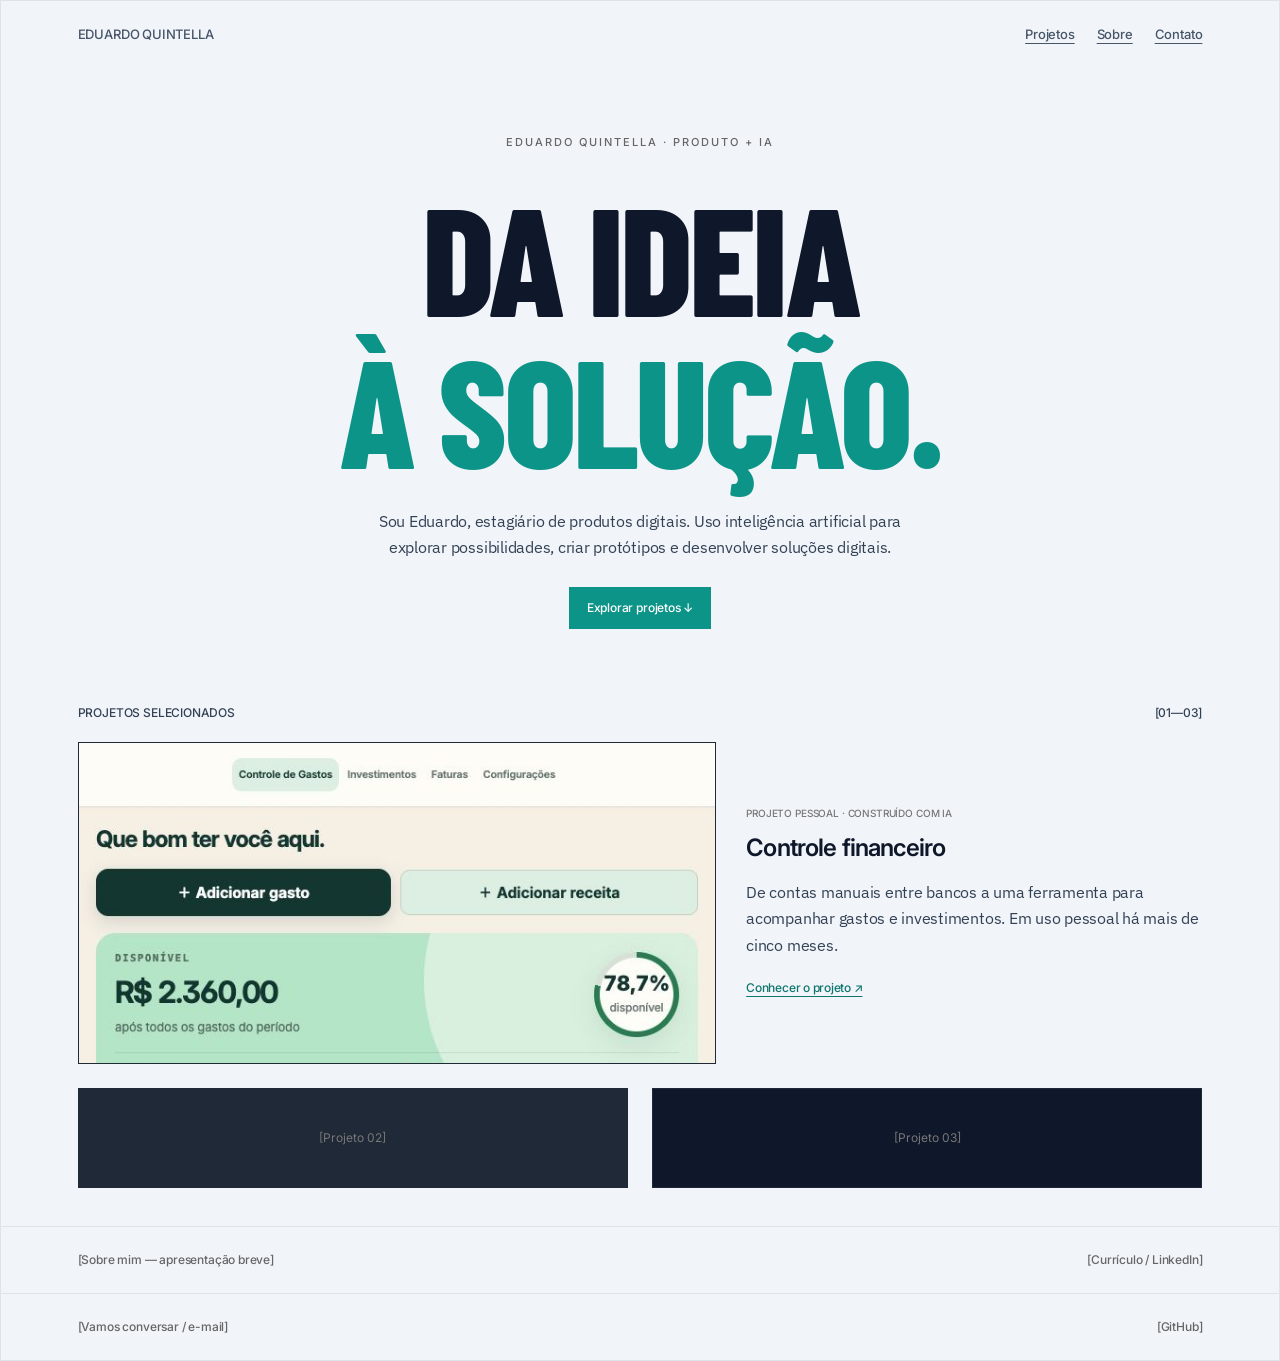
==== portfolio-primeiro-projeto/index.html @ 3098ab60 "Add files via upload" ====
<!doctype html>
<html lang="pt-BR">
<head>
<meta charset="UTF-8">
<meta name="viewport" content="width=device-width, initial-scale=1">
<title>Eduardo Quintella — Produto + IA</title>
<meta name="description" content="Prévia do portfólio de Eduardo Quintella. Produto e inteligência artificial.">
<link rel="stylesheet" href="https://fonts.googleapis.com/css2?family=Barlow+Condensed:wght@800&amp;family=IBM+Plex+Sans:wght@400;500&amp;family=Inter:wght@400;500;600&amp;display=swap">
<style>html{scroll-behavior:smooth}body{margin:0;background:#f1f5f9}*{box-sizing:border-box}#body-plexsans{max-width:1440px;margin:0 auto;border:0}a{touch-action:manipulation}@media(prefers-reduced-motion:reduce){html{scroll-behavior:auto}}</style>
<style>
#body-plexsans{font-family:'IBM Plex Sans',Arial,sans-serif;font-size:16px;font-weight:400;line-height:1.6;letter-spacing:-.015em;color:#1f2937!important;background:#f1f5f9}
#body-plexsans header,#body-plexsans nav,#body-plexsans .eyebrow,#body-plexsans .action,#body-plexsans .section-title,#body-plexsans .meta,#body-plexsans .rest{font-family:'Inter',Arial,sans-serif;letter-spacing:-.015em;font-size:13px;line-height:1.5;font-weight:500;color:#475569}
#body-plexsans h1{font-family:'Barlow Condensed',Arial,sans-serif!important;font-size:clamp(76px,15vw,152px)!important;line-height:1!important;font-weight:800!important;letter-spacing:-.025em!important;color:#0f172a!important;margin:24px auto 28px;max-width:100%;text-transform:uppercase}
#body-plexsans h1 span{color:#0d9488!important;font:inherit!important;display:block}
#body-plexsans .hero{padding:40px 5% 32px;min-height:550px}
#body-plexsans .intro,#body-plexsans .description{font-family:'IBM Plex Sans',Arial,sans-serif!important;font-size:16px!important;line-height:1.65!important;font-weight:400!important;letter-spacing:-.015em!important;color:#334155!important}
#body-plexsans .intro{max-width:565px;margin:0 auto 25px}
#body-plexsans h2{font-family:'Inter',Arial,sans-serif!important;font-size:24px!important;line-height:1.25!important;font-weight:600!important;letter-spacing:-.035em!important;color:#0f172a!important}
#body-plexsans .action{color:#fff!important;background:#0f766e;padding:12px 20px}
#body-plexsans .feature a{font-family:'Inter',Arial,sans-serif;font-size:14px;font-weight:500;color:#0f766e}
#body-plexsans .image{font-family:'Inter',Arial,sans-serif;font-size:13px;color:#cbd5e1;letter-spacing:0}
#body-plexsans .footnote{display:none}#body-plexsans .section-title{color:#334155}#body-plexsans .meta{font-size:12px;color:#475569}#body-plexsans .rest{font-size:14px;color:#334155}
@media(max-width:560px){#body-plexsans h1{font-size:clamp(64px,15vw,84px)!important}#body-plexsans .hero{min-height:500px;padding-top:36px}#body-plexsans .intro,#body-plexsans .description{font-size:16px!important}}


#body-plexsans{font-family:Arial,Helvetica,sans-serif;color:#0f172a;background:#f1f5f9;border:1px solid #dce3eb}#body-plexsans *{box-sizing:border-box}#body-plexsans header{display:flex;justify-content:space-between;gap:18px;flex-wrap:wrap;padding:24px 6%;font-size:13px}#body-plexsans nav{display:flex;gap:22px}#body-plexsans a{color:inherit;text-underline-offset:4px}#body-plexsans .hero{position:relative;isolation:isolate;overflow:hidden;padding:65px 6% 45px;text-align:center;background:#f1f5f9}#body-plexsans .field{position:absolute;inset:0;z-index:-1;background-image:radial-gradient(#94a3b8 0.9px,transparent 1px);background-size:24px 24px;opacity:var(--dots-opacity,0);transition:opacity 240ms ease;mask-image:radial-gradient(circle 100px at var(--x,50%) var(--y,45%),#000 0%,#000 35%,transparent 100%);-webkit-mask-image:radial-gradient(circle 100px at var(--x,50%) var(--y,45%),#000 0%,#000 35%,transparent 100%)}#body-plexsans .halo{position:absolute;width:340px;height:340px;left:var(--x,50%);top:var(--y,45%);transform:translate(-50%,-50%);border-radius:50%;background:radial-gradient(circle,#2dd4bf55,transparent 70%);z-index:-1;pointer-events:none}#body-plexsans .eyebrow{font-size:11px;letter-spacing:2px;text-transform:uppercase;color:#666}#body-plexsans h1{font-size:clamp(42px,8.5vw,88px);font-weight:900;letter-spacing:-.065em;line-height:.95;text-transform:uppercase;margin:30px auto 24px;max-width:900px}#body-plexsans h1 span{display:block;color:#0d9488}#body-plexsans .intro{font-size:14px;line-height:1.6;max-width:430px;margin:0 auto 26px;color:#666}#body-plexsans .action{display:inline-block;font-size:12px;padding:12px 18px;background:#0d9488;color:#fff;text-decoration:none}#body-plexsans .footnote{font-size:10px;color:#777;margin-top:35px;letter-spacing:1px}#body-plexsans .projects{padding:30px 6% 38px}#body-plexsans .section-title{display:flex;justify-content:space-between;gap:20px;margin-bottom:20px;font-size:12px}#body-plexsans .feature{display:grid;grid-template-columns:1.4fr 1fr;gap:30px;align-items:center}#body-plexsans .image{background:#111827;border:1px solid #1f2937;min-height:205px;display:flex;align-items:center;justify-content:center;color:#777;font-size:12px}#body-plexsans h2{font-size:23px;font-weight:500;margin:12px 0}#body-plexsans .description{font-size:13px;line-height:1.6;color:#666}#body-plexsans .meta{font-size:10px;color:#777}#body-plexsans .feature a{font-size:12px}#body-plexsans .next{display:grid;grid-template-columns:1fr 1fr;gap:24px;margin-top:24px}#body-plexsans .next .image{min-height:100px}#body-plexsans .rest{padding:24px 6%;border-top:1px solid #dce3eb;display:flex;justify-content:space-between;gap:20px;flex-wrap:wrap;font-size:12px;color:#666}@media(max-width:560px){#body-plexsans header{font-size:11px}#body-plexsans nav{gap:12px}#body-plexsans .hero{padding-top:50px}#body-plexsans h1{font-size:48px}#body-plexsans .feature{grid-template-columns:1fr;gap:14px}#body-plexsans .intro{font-size:13px}#body-plexsans .eyebrow{font-size:10px;letter-spacing:1px}}@media(prefers-reduced-motion:reduce){#body-plexsans .halo{display:none}}
#body-plexsans .demo{width:85%;max-width:300px;background:#090d16;border:1px solid #334155;border-radius:8px;text-align:left;overflow:hidden}#body-plexsans .demo-top{display:flex;gap:5px;padding:12px;border-bottom:1px solid #1f2937}#body-plexsans .demo-top span{width:6px;height:6px;background:#475569;border-radius:50%}#body-plexsans .demo-content{padding:18px}#body-plexsans .demo-line{height:6px;width:80%;background:#334155;margin-bottom:10px;border-radius:2px}#body-plexsans .demo-line.short{width:50%}#body-plexsans .demo-result{margin-top:20px;padding:15px;border-left:2px solid #2dd4bf;background:#0d94881c;color:#5eead4}#body-plexsans .action:hover{background:#0f766e}#body-plexsans a:focus-visible{outline:3px solid #0d9488;outline-offset:5px}#body-plexsans .next .image:first-child{background:#1f2937}#body-plexsans .next .image:last-child{background:#0f172a}
</style>
<style>
#body-plexsans .intro{max-width:820px;width:100%;margin:0 auto 26px;text-wrap:balance}
</style>
</head>
<body>
<div id="body-plexsans">

<header><span>EDUARDO QUINTELLA</span><nav><a href="#body-plexsans-projects">Projetos</a><a href="#body-plexsans-about">Sobre</a><a href="#body-plexsans-contact">Contato</a></nav></header>
<section class="hero" aria-label="Teste de composição da abertura">
<div class="field" aria-hidden="true"></div>
<div class="eyebrow">Eduardo Quintella · Produto + IA</div>
<h1>DA IDEIA<span>À SOLUÇÃO.</span></h1>
<p class="intro">Sou Eduardo, estagiário de produtos digitais. Uso inteligência artificial para explorar possibilidades, criar protótipos e desenvolver soluções digitais.</p>
<a class="action" href="#body-plexsans-projects">Explorar projetos ↓</a>
<div class="footnote"></div>
</section>
<section class="projects" id="body-plexsans-projects"><div class="section-title"><span>PROJETOS SELECIONADOS</span><span>[01—03]</span></div><article class="feature"><div class="image"><img src="assets/financeiro-gastos.jpg" alt="Controle financeiro com dados fictícios: saldo e gastos por categoria" style="width:100%;height:320px;object-fit:cover;object-position:top"></div><div><div class="meta">PROJETO PESSOAL · CONSTRUÍDO COM IA</div><h2>Controle financeiro</h2><p class="description">De contas manuais entre bancos a uma ferramenta para acompanhar gastos e investimentos. Em uso pessoal há mais de cinco meses.</p><a href="controle-financeiro.html">Conhecer o projeto ↗</a></div></article><div class="next"><div class="image">[Projeto 02]</div><div class="image">[Projeto 03]</div></div></section>
<div class="rest" id="body-plexsans-about"><span>[Sobre mim — apresentação breve]</span><span>[Currículo / LinkedIn]</span></div><div class="rest" id="body-plexsans-contact"><span>[Vamos conversar / e-mail]</span><span>[GitHub]</span></div>
<script>
(()=>{const root=document.getElementById('body-plexsans');const hero=root.querySelector('.hero');const reduced=window.matchMedia('(prefers-reduced-motion: reduce)');let tx=50,ty=45,x=50,y=45,frame=0;function draw(){x+=(tx-x)*.09;y+=(ty-y)*.09;hero.style.setProperty('--x',x+'%');hero.style.setProperty('--y',y+'%');if(Math.abs(tx-x)+Math.abs(ty-y)>.05){frame=requestAnimationFrame(draw);}else{frame=0;}}hero.addEventListener('pointermove',e=>{if(reduced.matches||e.pointerType==='touch')return;hero.style.setProperty('--dots-opacity','.40');const b=hero.getBoundingClientRect();tx=(e.clientX-b.left)/b.width*100;ty=(e.clientY-b.top)/b.height*100;if(!frame)frame=requestAnimationFrame(draw);});hero.addEventListener('pointerleave',()=>{hero.style.setProperty('--dots-opacity','0');if(frame){cancelAnimationFrame(frame);frame=0;}});})();
</script>
</div>

</body>
</html>
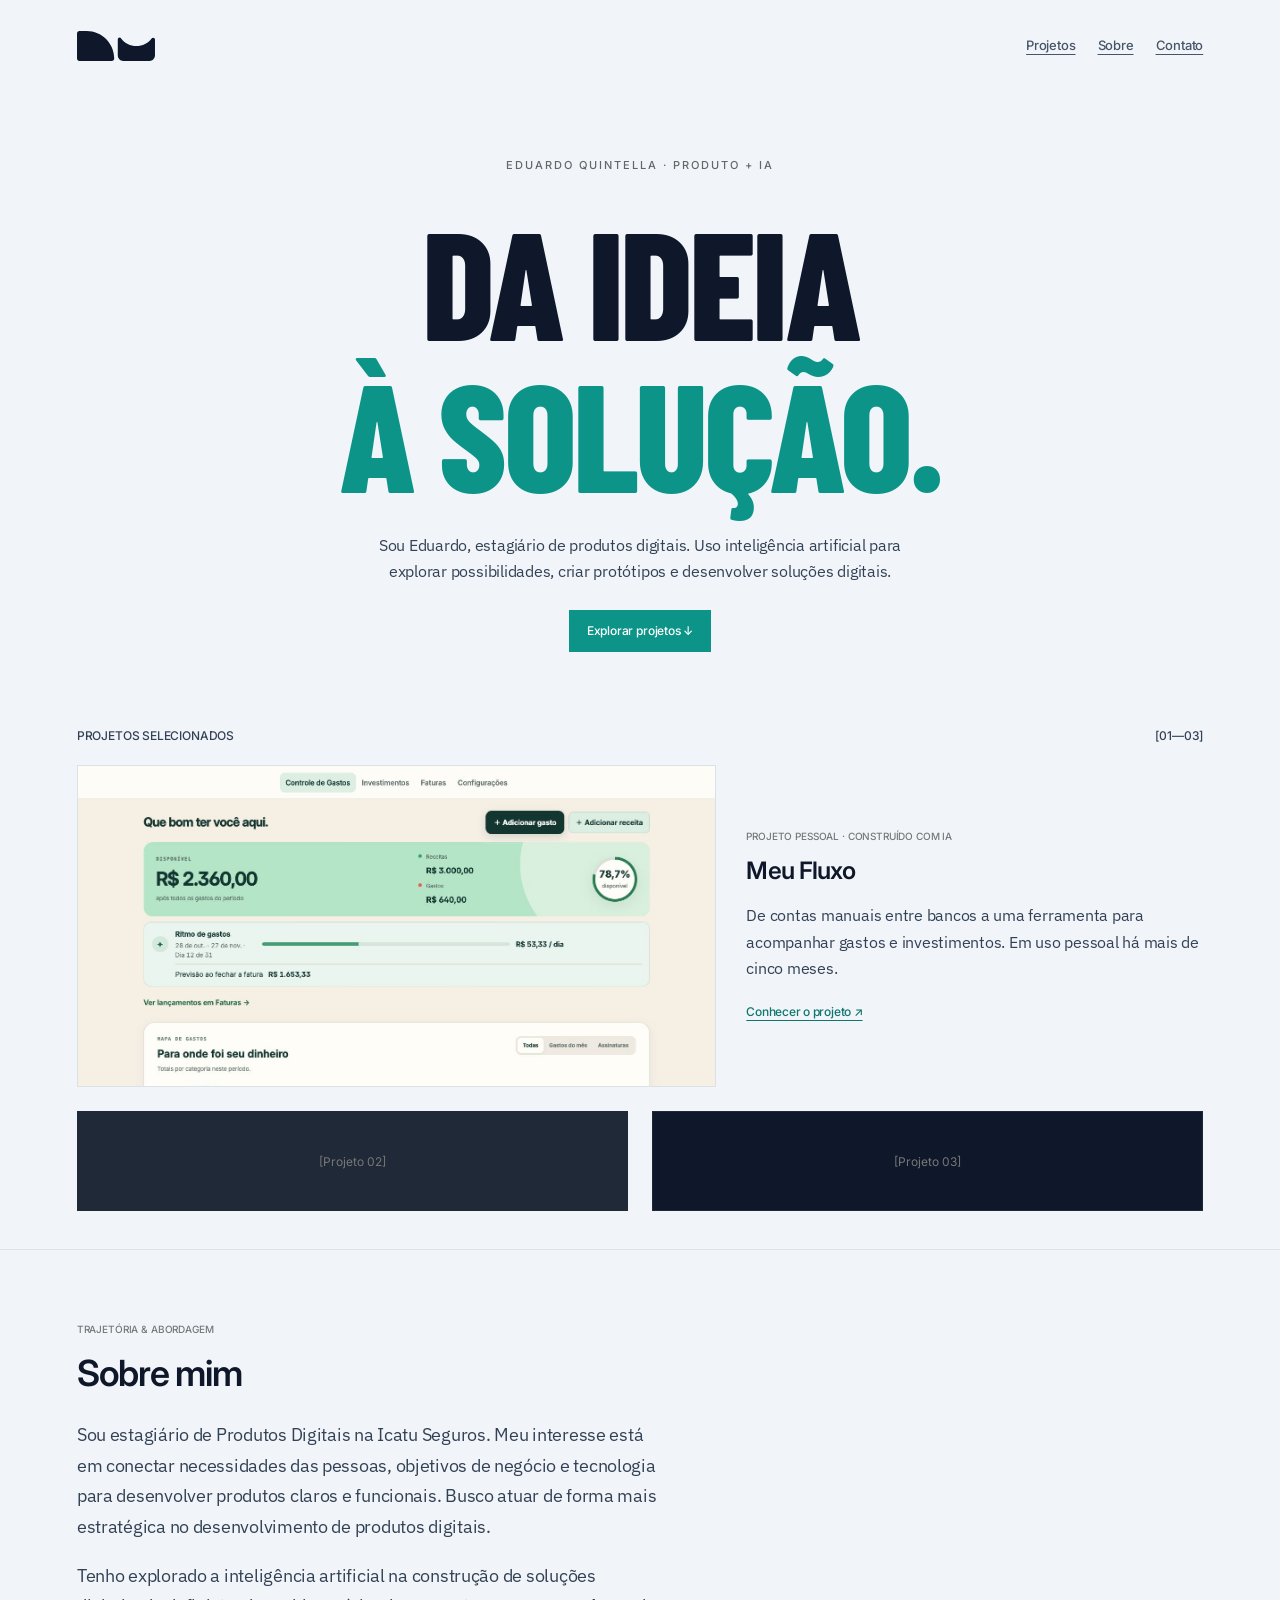
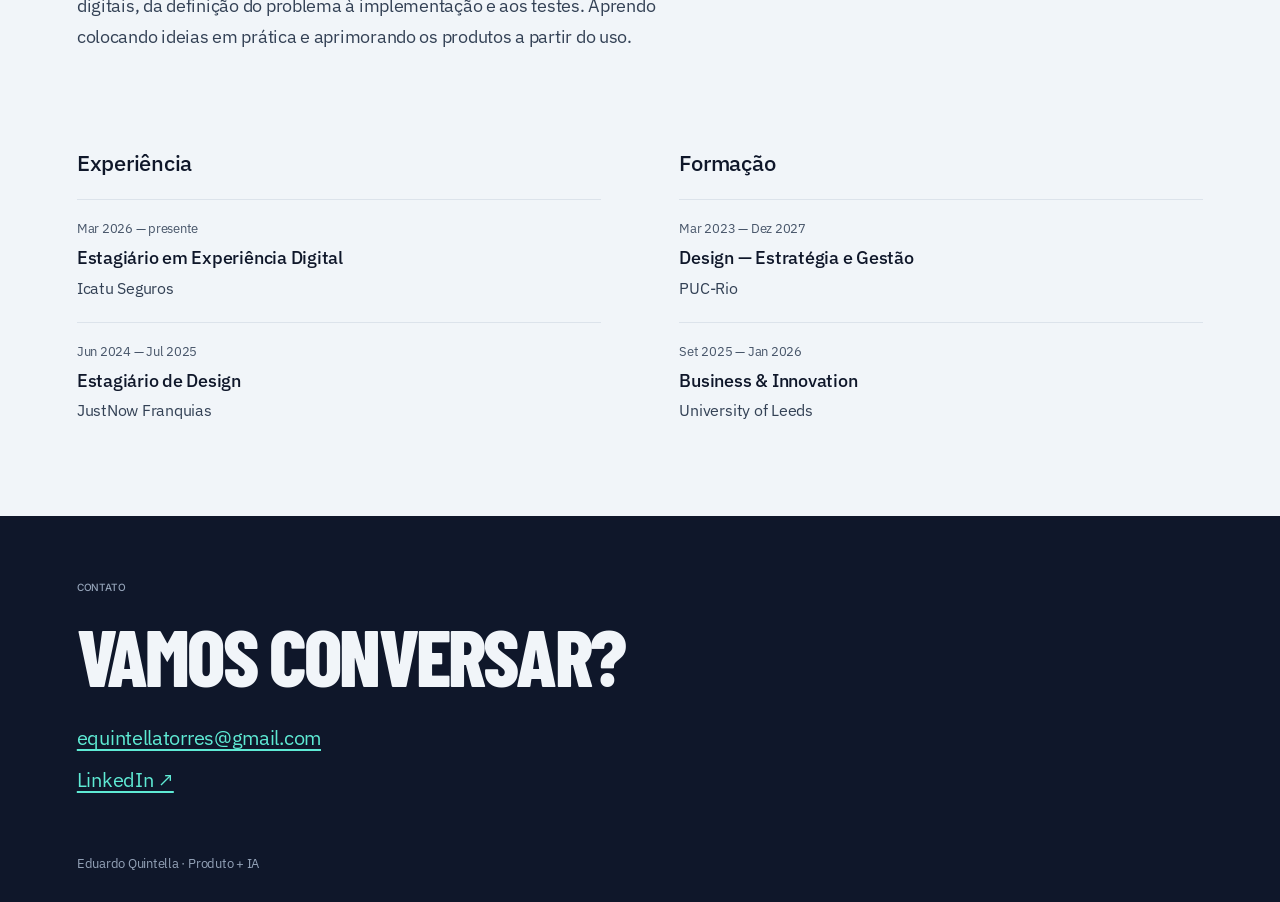
==== commit 17a91a01: "Add files via upload" ====
--- a/portfolio-primeiro-projeto/index.html
+++ b/portfolio-primeiro-projeto/index.html
@@ -6,7 +6,7 @@
 <title>Eduardo Quintella — Produto + IA</title>
 <meta name="description" content="Prévia do portfólio de Eduardo Quintella. Produto e inteligência artificial.">
 <link rel="stylesheet" href="https://fonts.googleapis.com/css2?family=Barlow+Condensed:wght@800&amp;family=IBM+Plex+Sans:wght@400;500&amp;family=Inter:wght@400;500;600&amp;display=swap">
-<style>html{scroll-behavior:smooth}body{margin:0;background:#f1f5f9}*{box-sizing:border-box}#body-plexsans{max-width:1440px;margin:0 auto;border:0}a{touch-action:manipulation}@media(prefers-reduced-motion:reduce){html{scroll-behavior:auto}}</style>
+<style>html{scroll-behavior:smooth}body{margin:0;background:#f1f5f9}*{box-sizing:border-box}#body-plexsans{width:100%;max-width:none;margin:0;border:0}a{touch-action:manipulation}@media(prefers-reduced-motion:reduce){html{scroll-behavior:auto}}</style>
 <style>
 #body-plexsans{font-family:'IBM Plex Sans',Arial,sans-serif;font-size:16px;font-weight:400;line-height:1.6;letter-spacing:-.015em;color:#1f2937!important;background:#f1f5f9}
 #body-plexsans header,#body-plexsans nav,#body-plexsans .eyebrow,#body-plexsans .action,#body-plexsans .section-title,#body-plexsans .meta,#body-plexsans .rest{font-family:'Inter',Arial,sans-serif;letter-spacing:-.015em;font-size:13px;line-height:1.5;font-weight:500;color:#475569}
@@ -23,17 +23,17 @@
 @media(max-width:560px){#body-plexsans h1{font-size:clamp(64px,15vw,84px)!important}#body-plexsans .hero{min-height:500px;padding-top:36px}#body-plexsans .intro,#body-plexsans .description{font-size:16px!important}}
 
 
-#body-plexsans{font-family:Arial,Helvetica,sans-serif;color:#0f172a;background:#f1f5f9;border:1px solid #dce3eb}#body-plexsans *{box-sizing:border-box}#body-plexsans header{display:flex;justify-content:space-between;gap:18px;flex-wrap:wrap;padding:24px 6%;font-size:13px}#body-plexsans nav{display:flex;gap:22px}#body-plexsans a{color:inherit;text-underline-offset:4px}#body-plexsans .hero{position:relative;isolation:isolate;overflow:hidden;padding:65px 6% 45px;text-align:center;background:#f1f5f9}#body-plexsans .field{position:absolute;inset:0;z-index:-1;background-image:radial-gradient(#94a3b8 0.9px,transparent 1px);background-size:24px 24px;opacity:var(--dots-opacity,0);transition:opacity 240ms ease;mask-image:radial-gradient(circle 100px at var(--x,50%) var(--y,45%),#000 0%,#000 35%,transparent 100%);-webkit-mask-image:radial-gradient(circle 100px at var(--x,50%) var(--y,45%),#000 0%,#000 35%,transparent 100%)}#body-plexsans .halo{position:absolute;width:340px;height:340px;left:var(--x,50%);top:var(--y,45%);transform:translate(-50%,-50%);border-radius:50%;background:radial-gradient(circle,#2dd4bf55,transparent 70%);z-index:-1;pointer-events:none}#body-plexsans .eyebrow{font-size:11px;letter-spacing:2px;text-transform:uppercase;color:#666}#body-plexsans h1{font-size:clamp(42px,8.5vw,88px);font-weight:900;letter-spacing:-.065em;line-height:.95;text-transform:uppercase;margin:30px auto 24px;max-width:900px}#body-plexsans h1 span{display:block;color:#0d9488}#body-plexsans .intro{font-size:14px;line-height:1.6;max-width:430px;margin:0 auto 26px;color:#666}#body-plexsans .action{display:inline-block;font-size:12px;padding:12px 18px;background:#0d9488;color:#fff;text-decoration:none}#body-plexsans .footnote{font-size:10px;color:#777;margin-top:35px;letter-spacing:1px}#body-plexsans .projects{padding:30px 6% 38px}#body-plexsans .section-title{display:flex;justify-content:space-between;gap:20px;margin-bottom:20px;font-size:12px}#body-plexsans .feature{display:grid;grid-template-columns:1.4fr 1fr;gap:30px;align-items:center}#body-plexsans .image{background:#111827;border:1px solid #1f2937;min-height:205px;display:flex;align-items:center;justify-content:center;color:#777;font-size:12px}#body-plexsans h2{font-size:23px;font-weight:500;margin:12px 0}#body-plexsans .description{font-size:13px;line-height:1.6;color:#666}#body-plexsans .meta{font-size:10px;color:#777}#body-plexsans .feature a{font-size:12px}#body-plexsans .next{display:grid;grid-template-columns:1fr 1fr;gap:24px;margin-top:24px}#body-plexsans .next .image{min-height:100px}#body-plexsans .rest{padding:24px 6%;border-top:1px solid #dce3eb;display:flex;justify-content:space-between;gap:20px;flex-wrap:wrap;font-size:12px;color:#666}@media(max-width:560px){#body-plexsans header{font-size:11px}#body-plexsans nav{gap:12px}#body-plexsans .hero{padding-top:50px}#body-plexsans h1{font-size:48px}#body-plexsans .feature{grid-template-columns:1fr;gap:14px}#body-plexsans .intro{font-size:13px}#body-plexsans .eyebrow{font-size:10px;letter-spacing:1px}}@media(prefers-reduced-motion:reduce){#body-plexsans .halo{display:none}}
+#body-plexsans{font-family:Arial,Helvetica,sans-serif;color:#0f172a;background:#f1f5f9;border:0}#body-plexsans *{box-sizing:border-box}#body-plexsans header{display:flex;justify-content:space-between;gap:18px;flex-wrap:wrap;padding:24px 6%;font-size:13px}#body-plexsans nav{display:flex;gap:22px}#body-plexsans a{color:inherit;text-underline-offset:4px}#body-plexsans .hero{position:relative;isolation:isolate;overflow:hidden;padding:65px 6% 45px;text-align:center;background:#f1f5f9}#body-plexsans .field{position:absolute;inset:0;z-index:-1;background-image:radial-gradient(#94a3b8 0.9px,transparent 1px);background-size:24px 24px;opacity:var(--dots-opacity,0);transition:opacity 240ms ease;mask-image:radial-gradient(circle 100px at var(--x,50%) var(--y,45%),#000 0%,#000 35%,transparent 100%);-webkit-mask-image:radial-gradient(circle 100px at var(--x,50%) var(--y,45%),#000 0%,#000 35%,transparent 100%)}#body-plexsans .halo{position:absolute;width:340px;height:340px;left:var(--x,50%);top:var(--y,45%);transform:translate(-50%,-50%);border-radius:50%;background:radial-gradient(circle,#2dd4bf55,transparent 70%);z-index:-1;pointer-events:none}#body-plexsans .eyebrow{font-size:11px;letter-spacing:2px;text-transform:uppercase;color:#666}#body-plexsans h1{font-size:clamp(42px,8.5vw,88px);font-weight:900;letter-spacing:-.065em;line-height:.95;text-transform:uppercase;margin:30px auto 24px;max-width:900px}#body-plexsans h1 span{display:block;color:#0d9488}#body-plexsans .intro{font-size:14px;line-height:1.6;max-width:430px;margin:0 auto 26px;color:#666}#body-plexsans .action{display:inline-block;font-size:12px;padding:12px 18px;background:#0d9488;color:#fff;text-decoration:none}#body-plexsans .footnote{font-size:10px;color:#777;margin-top:35px;letter-spacing:1px}#body-plexsans .projects{padding:30px 6% 38px}#body-plexsans .section-title{display:flex;justify-content:space-between;gap:20px;margin-bottom:20px;font-size:12px}#body-plexsans .feature{display:grid;grid-template-columns:1.4fr 1fr;gap:30px;align-items:center}#body-plexsans .image{background:#111827;border:1px solid #1f2937;min-height:205px;display:flex;align-items:center;justify-content:center;color:#777;font-size:12px}#body-plexsans h2{font-size:23px;font-weight:500;margin:12px 0}#body-plexsans .description{font-size:13px;line-height:1.6;color:#666}#body-plexsans .meta{font-size:10px;color:#777}#body-plexsans .feature a{font-size:12px}#body-plexsans .next{display:grid;grid-template-columns:1fr 1fr;gap:24px;margin-top:24px}#body-plexsans .next .image{min-height:100px}#body-plexsans .rest{padding:24px 6%;border-top:1px solid #dce3eb;display:flex;justify-content:space-between;gap:20px;flex-wrap:wrap;font-size:12px;color:#666}@media(max-width:560px){#body-plexsans header{font-size:11px}#body-plexsans nav{gap:12px}#body-plexsans .hero{padding-top:50px}#body-plexsans h1{font-size:48px}#body-plexsans .feature{grid-template-columns:1fr;gap:14px}#body-plexsans .intro{font-size:13px}#body-plexsans .eyebrow{font-size:10px;letter-spacing:1px}}@media(prefers-reduced-motion:reduce){#body-plexsans .halo{display:none}}
 #body-plexsans .demo{width:85%;max-width:300px;background:#090d16;border:1px solid #334155;border-radius:8px;text-align:left;overflow:hidden}#body-plexsans .demo-top{display:flex;gap:5px;padding:12px;border-bottom:1px solid #1f2937}#body-plexsans .demo-top span{width:6px;height:6px;background:#475569;border-radius:50%}#body-plexsans .demo-content{padding:18px}#body-plexsans .demo-line{height:6px;width:80%;background:#334155;margin-bottom:10px;border-radius:2px}#body-plexsans .demo-line.short{width:50%}#body-plexsans .demo-result{margin-top:20px;padding:15px;border-left:2px solid #2dd4bf;background:#0d94881c;color:#5eead4}#body-plexsans .action:hover{background:#0f766e}#body-plexsans a:focus-visible{outline:3px solid #0d9488;outline-offset:5px}#body-plexsans .next .image:first-child{background:#1f2937}#body-plexsans .next .image:last-child{background:#0f172a}
 </style>
 <style>
 #body-plexsans .intro{max-width:820px;width:100%;margin:0 auto 26px;text-wrap:balance}
 </style>
-</head>
+<style>#body-plexsans .feature > .image{border:1px solid rgba(15,23,42,.09);background:transparent;overflow:hidden}</style><style>#body-plexsans .about-section{padding:72px 6%;border-top:1px solid #dce3eb}#body-plexsans .about-intro{display:grid;grid-template-columns:1.25fr 1fr;gap:7%;align-items:center}#body-plexsans .about-section h2{font-size:36px!important;margin:14px 0 24px}#body-plexsans .about-section p{font:400 18px/1.7 'IBM Plex Sans',sans-serif;color:#334155;letter-spacing:-.015em}#body-plexsans .portrait-slot{min-height:320px;border-radius:12px;background:#e2e8f0;display:grid;place-items:center;color:#475569;text-align:center}#body-plexsans .career-grid{display:grid;grid-template-columns:1fr 1fr;gap:7%;margin-top:56px}#body-plexsans .career-grid h3{font:500 22px 'IBM Plex Sans',sans-serif;color:#0f172a}#body-plexsans .career-grid article{padding:20px 0;border-top:1px solid #dce3eb}#body-plexsans .career-date{font:400 13px 'IBM Plex Sans',sans-serif;color:#475569}#body-plexsans .career-grid h4{font:500 18px/1.4 'IBM Plex Sans',sans-serif;margin:8px 0 4px;color:#0f172a}#body-plexsans .career-grid p{font-size:16px;margin:0}#body-plexsans .contact-section{padding:64px 6% 30px;background:#0f172a;color:#f1f5f9}#body-plexsans .contact-section h2{font:800 clamp(42px,7vw,80px)/1.1 'Barlow Condensed',sans-serif!important;color:#f1f5f9!important;text-transform:uppercase;margin:16px 0 24px}#body-plexsans .contact-section .meta{color:#94a3b8}#body-plexsans .email{display:block;width:fit-content;font:400 clamp(18px,3vw,30px)/1.5 'IBM Plex Sans',sans-serif;overflow-wrap:anywhere;color:#f1f5f9}#body-plexsans .linkedin{display:inline-block;margin-top:20px;color:#5eead4}#body-plexsans .footer-name{margin-top:60px;color:#94a3b8;font:400 13px 'IBM Plex Sans',sans-serif}@media(max-width:700px){#body-plexsans .about-intro,#body-plexsans .career-grid{grid-template-columns:1fr;gap:28px}#body-plexsans .portrait-slot{min-height:240px}#body-plexsans .about-section{padding-top:48px}}</style><style>#body-plexsans .contact-section .email,#body-plexsans .contact-section .linkedin{display:block;width:fit-content;font:400 20px/1.5 'IBM Plex Sans',sans-serif;letter-spacing:-.015em;color:#f1f5f9;margin:12px 0;overflow-wrap:anywhere}#body-plexsans .portrait-slot{background:transparent}</style><style>#body-plexsans .contact-section .email,#body-plexsans .contact-section .linkedin{color:#5eead4}</style><style>#body-plexsans header{align-items:center}#body-plexsans .personal-brand{display:inline-flex;align-items:center;min-height:44px;text-decoration:none}#body-plexsans .personal-brand img{display:block;width:78px;height:auto;max-width:100%}@media(max-width:560px){#body-plexsans .personal-brand img{width:64px}}</style></head>
 <body>
 <div id="body-plexsans">
 
-<header><span>EDUARDO QUINTELLA</span><nav><a href="#body-plexsans-projects">Projetos</a><a href="#body-plexsans-about">Sobre</a><a href="#body-plexsans-contact">Contato</a></nav></header>
+<header><a class="personal-brand" href="index.html" aria-label="Eduardo Quintella — início"><img src="assets/marca-eduardo.svg" alt="Marca de Eduardo Quintella" width="78" height="30"></a><nav><a href="#body-plexsans-projects">Projetos</a><a href="#body-plexsans-about">Sobre</a><a href="#body-plexsans-contact">Contato</a></nav></header>
 <section class="hero" aria-label="Teste de composição da abertura">
 <div class="field" aria-hidden="true"></div>
 <div class="eyebrow">Eduardo Quintella · Produto + IA</div>
@@ -42,9 +42,8 @@
 <a class="action" href="#body-plexsans-projects">Explorar projetos ↓</a>
 <div class="footnote"></div>
 </section>
-<section class="projects" id="body-plexsans-projects"><div class="section-title"><span>PROJETOS SELECIONADOS</span><span>[01—03]</span></div><article class="feature"><div class="image"><img src="assets/financeiro-gastos.jpg" alt="Controle financeiro com dados fictícios: saldo e gastos por categoria" style="width:100%;height:320px;object-fit:cover;object-position:top"></div><div><div class="meta">PROJETO PESSOAL · CONSTRUÍDO COM IA</div><h2>Controle financeiro</h2><p class="description">De contas manuais entre bancos a uma ferramenta para acompanhar gastos e investimentos. Em uso pessoal há mais de cinco meses.</p><a href="controle-financeiro.html">Conhecer o projeto ↗</a></div></article><div class="next"><div class="image">[Projeto 02]</div><div class="image">[Projeto 03]</div></div></section>
-<div class="rest" id="body-plexsans-about"><span>[Sobre mim — apresentação breve]</span><span>[Currículo / LinkedIn]</span></div><div class="rest" id="body-plexsans-contact"><span>[Vamos conversar / e-mail]</span><span>[GitHub]</span></div>
-<script>
+<section class="projects" id="body-plexsans-projects"><div class="section-title"><span>PROJETOS SELECIONADOS</span><span>[01—03]</span></div><article class="feature"><div class="image"><img src="assets/financeiro-gastos.jpg" alt="Controle financeiro com dados fictícios: saldo e gastos por categoria" style="width:100%;height:320px;object-fit:cover;object-position:top"></div><div><div class="meta">PROJETO PESSOAL · CONSTRUÍDO COM IA</div><h2>Meu Fluxo</h2><p class="description">De contas manuais entre bancos a uma ferramenta para acompanhar gastos e investimentos. Em uso pessoal há mais de cinco meses.</p><a href="controle-financeiro.html">Conhecer o projeto ↗</a></div></article><div class="next"><div class="image">[Projeto 02]</div><div class="image">[Projeto 03]</div></div></section>
+<section class="about-section" id="body-plexsans-about"><div class="about-intro"><div><div class="meta">TRAJETÓRIA & ABORDAGEM</div><h2>Sobre mim</h2><p>Sou estagiário de Produtos Digitais na Icatu Seguros. Meu interesse está em conectar necessidades das pessoas, objetivos de negócio e tecnologia para desenvolver produtos claros e funcionais. Busco atuar de forma mais estratégica no desenvolvimento de produtos digitais.</p><p>Tenho explorado a inteligência artificial na construção de soluções digitais, da definição do problema à implementação e aos testes. Aprendo colocando ideias em prática e aprimorando os produtos a partir do uso.</p></div><div class="portrait-slot" aria-hidden="true"></div></div><div class="career-grid"><section><h3>Experiência</h3><article><div class="career-date">Mar 2026 — presente</div><h4>Estagiário em Experiência Digital</h4><p>Icatu Seguros</p></article><article><div class="career-date">Jun 2024 — Jul 2025</div><h4>Estagiário de Design</h4><p>JustNow Franquias</p></article></section><section><h3>Formação</h3><article><div class="career-date">Mar 2023 — Dez 2027</div><h4>Design — Estratégia e Gestão</h4><p>PUC-Rio</p></article><article><div class="career-date">Set 2025 — Jan 2026</div><h4>Business & Innovation</h4><p>University of Leeds</p></article></section></div></section><footer class="contact-section" id="body-plexsans-contact"><div class="meta">CONTATO</div><h2>Vamos conversar?</h2><a class="email" href="mailto:equintellatorres@gmail.com">equintellatorres@gmail.com</a><a class="linkedin" href="https://www.linkedin.com/in/eduardo-quintella" target="_blank" rel="noopener">LinkedIn ↗</a><div class="footer-name">Eduardo Quintella · Produto + IA</div></footer><script>
 (()=>{const root=document.getElementById('body-plexsans');const hero=root.querySelector('.hero');const reduced=window.matchMedia('(prefers-reduced-motion: reduce)');let tx=50,ty=45,x=50,y=45,frame=0;function draw(){x+=(tx-x)*.09;y+=(ty-y)*.09;hero.style.setProperty('--x',x+'%');hero.style.setProperty('--y',y+'%');if(Math.abs(tx-x)+Math.abs(ty-y)>.05){frame=requestAnimationFrame(draw);}else{frame=0;}}hero.addEventListener('pointermove',e=>{if(reduced.matches||e.pointerType==='touch')return;hero.style.setProperty('--dots-opacity','.40');const b=hero.getBoundingClientRect();tx=(e.clientX-b.left)/b.width*100;ty=(e.clientY-b.top)/b.height*100;if(!frame)frame=requestAnimationFrame(draw);});hero.addEventListener('pointerleave',()=>{hero.style.setProperty('--dots-opacity','0');if(frame){cancelAnimationFrame(frame);frame=0;}});})();
 </script>
 </div>
